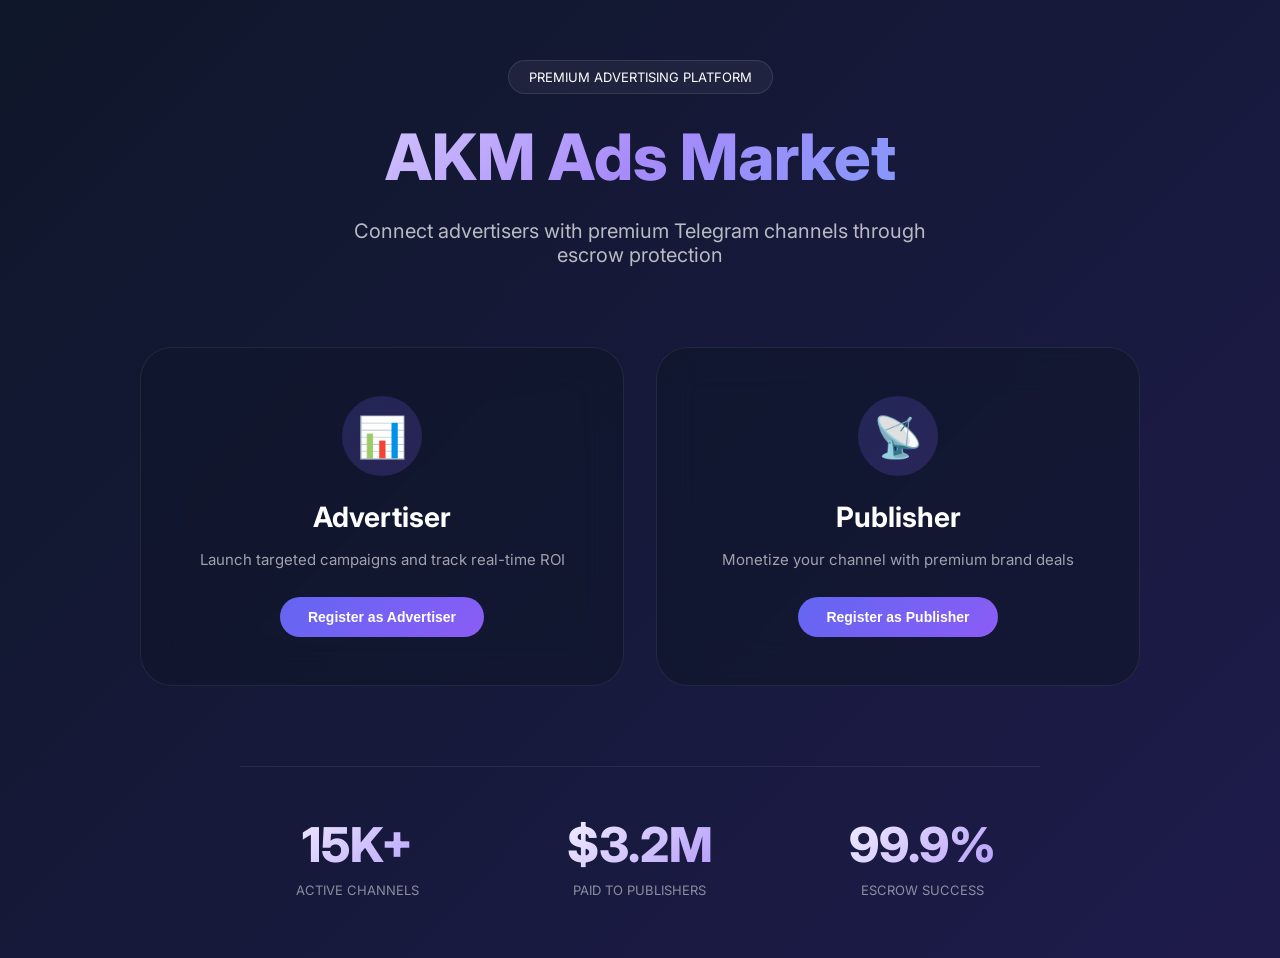
==== index.html @ c071c26e "Add files via upload" ====
<!DOCTYPE html>
<html lang="en">
<head>
    <meta charset="UTF-8">
    <meta name="viewport" content="width=device-width, initial-scale=1.0, viewport-fit=cover">
    <title>AKM Ads Market</title>
    <link href="https://fonts.googleapis.com/css2?family=Inter:wght@300;400;500;600;700;800&display=swap" rel="stylesheet">
    <style>
        *{margin:0;padding:0;box-sizing:border-box}
        body{font-family:'Inter',sans-serif;background:linear-gradient(135deg,#0f172a,#1e1b4b);min-height:100vh;color:#fff}
        .container{max-width:1200px;margin:0 auto;padding:60px 24px}
        .hero{text-align:center;margin-bottom:80px}
        .badge{display:inline-block;background:rgba(255,255,255,0.05);border:1px solid rgba(255,255,255,0.1);border-radius:100px;padding:8px 20px;font-size:13px;margin-bottom:24px}
        .hero h1{font-size:64px;font-weight:800;margin-bottom:24px;background:linear-gradient(135deg,#fff,#a78bfa,#60a5fa);-webkit-background-clip:text;background-clip:text;color:transparent}
        .hero p{font-size:20px;color:rgba(255,255,255,0.7);max-width:600px;margin:0 auto}
        .role-grid{display:grid;grid-template-columns:repeat(2,1fr);gap:32px;max-width:1000px;margin:80px auto}
        .role-card{background:rgba(15,23,42,0.6);backdrop-filter:blur(20px);border:1px solid rgba(255,255,255,0.08);border-radius:32px;padding:48px 40px;text-align:center;cursor:pointer;transition:all 0.3s}
        .role-card:hover{transform:translateY(-8px);background:rgba(30,41,59,0.8);border-color:rgba(139,92,246,0.4)}
        .role-icon{width:80px;height:80px;background:linear-gradient(135deg,rgba(99,102,241,0.2),rgba(139,92,246,0.2));border-radius:50%;display:flex;align-items:center;justify-content:center;margin:0 auto 24px;font-size:40px}
        .role-card h3{font-size:28px;margin-bottom:16px}
        .role-card p{font-size:15px;color:rgba(255,255,255,0.6);margin-bottom:28px}
        .role-button{background:linear-gradient(135deg,#6366f1,#8b5cf6);border:none;padding:12px 28px;border-radius:40px;font-size:14px;font-weight:600;color:#fff;cursor:pointer}
        .stats{display:grid;grid-template-columns:repeat(3,1fr);gap:48px;max-width:800px;margin:0 auto;padding-top:48px;border-top:1px solid rgba(255,255,255,0.08);text-align:center}
        .stat-value{font-size:48px;font-weight:800;background:linear-gradient(135deg,#fff,#a78bfa);-webkit-background-clip:text;background-clip:text;color:transparent}
        .stat-label{font-size:13px;color:rgba(255,255,255,0.5);margin-top:8px}
        .loading{position:fixed;top:0;left:0;width:100%;height:100%;background:rgba(0,0,0,0.8);display:none;align-items:center;justify-content:center;z-index:1000}
        .spinner{width:48px;height:48px;border:3px solid rgba(255,255,255,0.1);border-top-color:#8b5cf6;border-radius:50%;animation:spin 0.8s linear infinite}
        @keyframes spin{to{transform:rotate(360deg)}}
        @media(max-width:768px){.hero h1{font-size:36px}.role-grid{grid-template-columns:1fr}.stats{grid-template-columns:1fr}}
    </style>
</head>
<body>
    <div class="container">
        <div class="hero">
            <div class="badge">PREMIUM ADVERTISING PLATFORM</div>
            <h1>AKM Ads Market</h1>
            <p>Connect advertisers with premium Telegram channels through escrow protection</p>
        </div>
        <div class="role-grid">
            <div class="role-card" onclick="window.selectRole('advertiser')">
                <div class="role-icon">📊</div>
                <h3>Advertiser</h3>
                <p>Launch targeted campaigns and track real-time ROI</p>
                <button class="role-button">Register as Advertiser</button>
            </div>
            <div class="role-card" onclick="window.selectRole('channel_owner')">
                <div class="role-icon">📡</div>
                <h3>Publisher</h3>
                <p>Monetize your channel with premium brand deals</p>
                <button class="role-button">Register as Publisher</button>
            </div>
        </div>
        <div class="stats">
            <div><div class="stat-value">15K+</div><div class="stat-label">ACTIVE CHANNELS</div></div>
            <div><div class="stat-value">$3.2M</div><div class="stat-label">PAID TO PUBLISHERS</div></div>
            <div><div class="stat-value">99.9%</div><div class="stat-label">ESCROW SUCCESS</div></div>
        </div>
    </div>
    <div class="loading" id="loading"><div class="spinner"></div></div>
    <script src="app.js"></script>
</body>
</html>
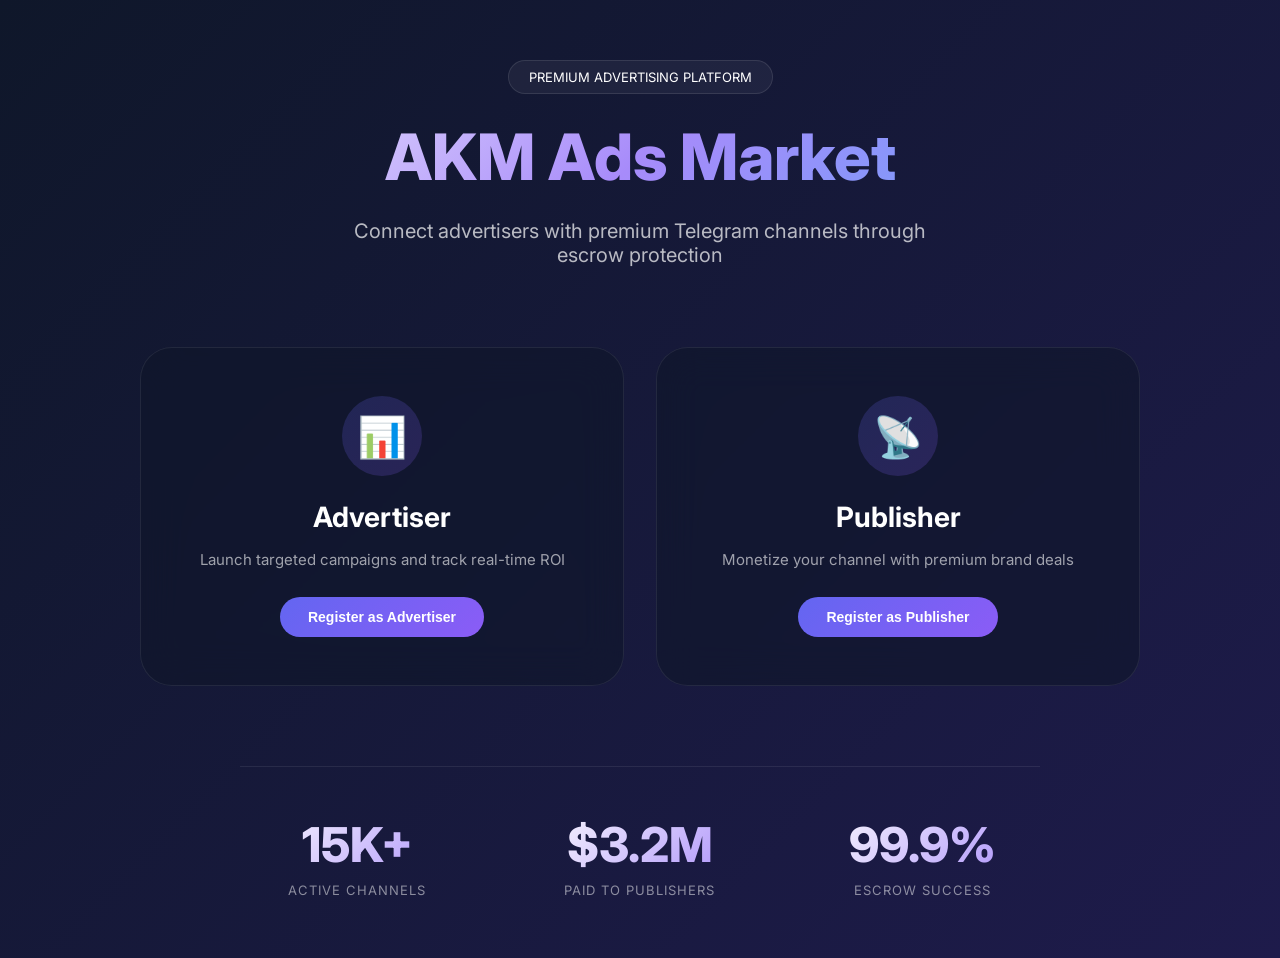
==== commit 5bb75b82: "Add files via upload" ====
--- a/index.html
+++ b/index.html
@@ -6,27 +6,181 @@
     <title>AKM Ads Market</title>
     <link href="https://fonts.googleapis.com/css2?family=Inter:wght@300;400;500;600;700;800&display=swap" rel="stylesheet">
     <style>
-        *{margin:0;padding:0;box-sizing:border-box}
-        body{font-family:'Inter',sans-serif;background:linear-gradient(135deg,#0f172a,#1e1b4b);min-height:100vh;color:#fff}
-        .container{max-width:1200px;margin:0 auto;padding:60px 24px}
-        .hero{text-align:center;margin-bottom:80px}
-        .badge{display:inline-block;background:rgba(255,255,255,0.05);border:1px solid rgba(255,255,255,0.1);border-radius:100px;padding:8px 20px;font-size:13px;margin-bottom:24px}
-        .hero h1{font-size:64px;font-weight:800;margin-bottom:24px;background:linear-gradient(135deg,#fff,#a78bfa,#60a5fa);-webkit-background-clip:text;background-clip:text;color:transparent}
-        .hero p{font-size:20px;color:rgba(255,255,255,0.7);max-width:600px;margin:0 auto}
-        .role-grid{display:grid;grid-template-columns:repeat(2,1fr);gap:32px;max-width:1000px;margin:80px auto}
-        .role-card{background:rgba(15,23,42,0.6);backdrop-filter:blur(20px);border:1px solid rgba(255,255,255,0.08);border-radius:32px;padding:48px 40px;text-align:center;cursor:pointer;transition:all 0.3s}
-        .role-card:hover{transform:translateY(-8px);background:rgba(30,41,59,0.8);border-color:rgba(139,92,246,0.4)}
-        .role-icon{width:80px;height:80px;background:linear-gradient(135deg,rgba(99,102,241,0.2),rgba(139,92,246,0.2));border-radius:50%;display:flex;align-items:center;justify-content:center;margin:0 auto 24px;font-size:40px}
-        .role-card h3{font-size:28px;margin-bottom:16px}
-        .role-card p{font-size:15px;color:rgba(255,255,255,0.6);margin-bottom:28px}
-        .role-button{background:linear-gradient(135deg,#6366f1,#8b5cf6);border:none;padding:12px 28px;border-radius:40px;font-size:14px;font-weight:600;color:#fff;cursor:pointer}
-        .stats{display:grid;grid-template-columns:repeat(3,1fr);gap:48px;max-width:800px;margin:0 auto;padding-top:48px;border-top:1px solid rgba(255,255,255,0.08);text-align:center}
-        .stat-value{font-size:48px;font-weight:800;background:linear-gradient(135deg,#fff,#a78bfa);-webkit-background-clip:text;background-clip:text;color:transparent}
-        .stat-label{font-size:13px;color:rgba(255,255,255,0.5);margin-top:8px}
-        .loading{position:fixed;top:0;left:0;width:100%;height:100%;background:rgba(0,0,0,0.8);display:none;align-items:center;justify-content:center;z-index:1000}
-        .spinner{width:48px;height:48px;border:3px solid rgba(255,255,255,0.1);border-top-color:#8b5cf6;border-radius:50%;animation:spin 0.8s linear infinite}
-        @keyframes spin{to{transform:rotate(360deg)}}
-        @media(max-width:768px){.hero h1{font-size:36px}.role-grid{grid-template-columns:1fr}.stats{grid-template-columns:1fr}}
+        * {
+            margin: 0;
+            padding: 0;
+            box-sizing: border-box;
+        }
+
+        body {
+            font-family: 'Inter', sans-serif;
+            background: linear-gradient(135deg, #0f172a, #1e1b4b);
+            min-height: 100vh;
+            color: #fff;
+        }
+
+        .container {
+            max-width: 1200px;
+            margin: 0 auto;
+            padding: 60px 24px;
+        }
+
+        .hero {
+            text-align: center;
+            margin-bottom: 80px;
+        }
+
+        .badge {
+            display: inline-block;
+            background: rgba(255, 255, 255, 0.05);
+            border: 1px solid rgba(255, 255, 255, 0.1);
+            border-radius: 100px;
+            padding: 8px 20px;
+            font-size: 13px;
+            margin-bottom: 24px;
+        }
+
+        .hero h1 {
+            font-size: 64px;
+            font-weight: 800;
+            margin-bottom: 24px;
+            background: linear-gradient(135deg, #fff, #a78bfa, #60a5fa);
+            -webkit-background-clip: text;
+            background-clip: text;
+            color: transparent;
+        }
+
+        .hero p {
+            font-size: 20px;
+            color: rgba(255, 255, 255, 0.7);
+            max-width: 600px;
+            margin: 0 auto;
+        }
+
+        .role-grid {
+            display: grid;
+            grid-template-columns: repeat(2, 1fr);
+            gap: 32px;
+            max-width: 1000px;
+            margin: 80px auto;
+        }
+
+        .role-card {
+            background: rgba(15, 23, 42, 0.6);
+            backdrop-filter: blur(20px);
+            border: 1px solid rgba(255, 255, 255, 0.08);
+            border-radius: 32px;
+            padding: 48px 40px;
+            text-align: center;
+            cursor: pointer;
+            transition: all 0.3s;
+        }
+
+        .role-card:hover {
+            transform: translateY(-8px);
+            background: rgba(30, 41, 59, 0.8);
+            border-color: rgba(139, 92, 246, 0.4);
+        }
+
+        .role-icon {
+            width: 80px;
+            height: 80px;
+            background: linear-gradient(135deg, rgba(99, 102, 241, 0.2), rgba(139, 92, 246, 0.2));
+            border-radius: 50%;
+            display: flex;
+            align-items: center;
+            justify-content: center;
+            margin: 0 auto 24px;
+            font-size: 40px;
+        }
+
+        .role-card h3 {
+            font-size: 28px;
+            margin-bottom: 16px;
+        }
+
+        .role-card p {
+            font-size: 15px;
+            color: rgba(255, 255, 255, 0.6);
+            margin-bottom: 28px;
+        }
+
+        .role-button {
+            background: linear-gradient(135deg, #6366f1, #8b5cf6);
+            border: none;
+            padding: 12px 28px;
+            border-radius: 40px;
+            font-size: 14px;
+            font-weight: 600;
+            color: #fff;
+            cursor: pointer;
+            transition: all 0.3s;
+        }
+
+        .role-button:hover {
+            opacity: 0.9;
+            transform: scale(1.02);
+        }
+
+        .stats {
+            display: grid;
+            grid-template-columns: repeat(3, 1fr);
+            gap: 48px;
+            max-width: 800px;
+            margin: 0 auto;
+            padding-top: 48px;
+            border-top: 1px solid rgba(255, 255, 255, 0.08);
+            text-align: center;
+        }
+
+        .stat-value {
+            font-size: 48px;
+            font-weight: 800;
+            background: linear-gradient(135deg, #fff, #a78bfa);
+            -webkit-background-clip: text;
+            background-clip: text;
+            color: transparent;
+        }
+
+        .stat-label {
+            font-size: 13px;
+            color: rgba(255, 255, 255, 0.5);
+            margin-top: 8px;
+            letter-spacing: 1px;
+        }
+
+        .loading {
+            position: fixed;
+            top: 0;
+            left: 0;
+            width: 100%;
+            height: 100%;
+            background: rgba(0, 0, 0, 0.8);
+            display: none;
+            align-items: center;
+            justify-content: center;
+            z-index: 1000;
+        }
+
+        .spinner {
+            width: 48px;
+            height: 48px;
+            border: 3px solid rgba(255, 255, 255, 0.1);
+            border-top-color: #8b5cf6;
+            border-radius: 50%;
+            animation: spin 0.8s linear infinite;
+        }
+
+        @keyframes spin {
+            to { transform: rotate(360deg); }
+        }
+
+        @media (max-width: 768px) {
+            .hero h1 { font-size: 36px; }
+            .role-grid { grid-template-columns: 1fr; }
+            .stats { grid-template-columns: 1fr; gap: 24px; }
+            .container { padding: 40px 20px; }
+        }
     </style>
 </head>
 <body>
